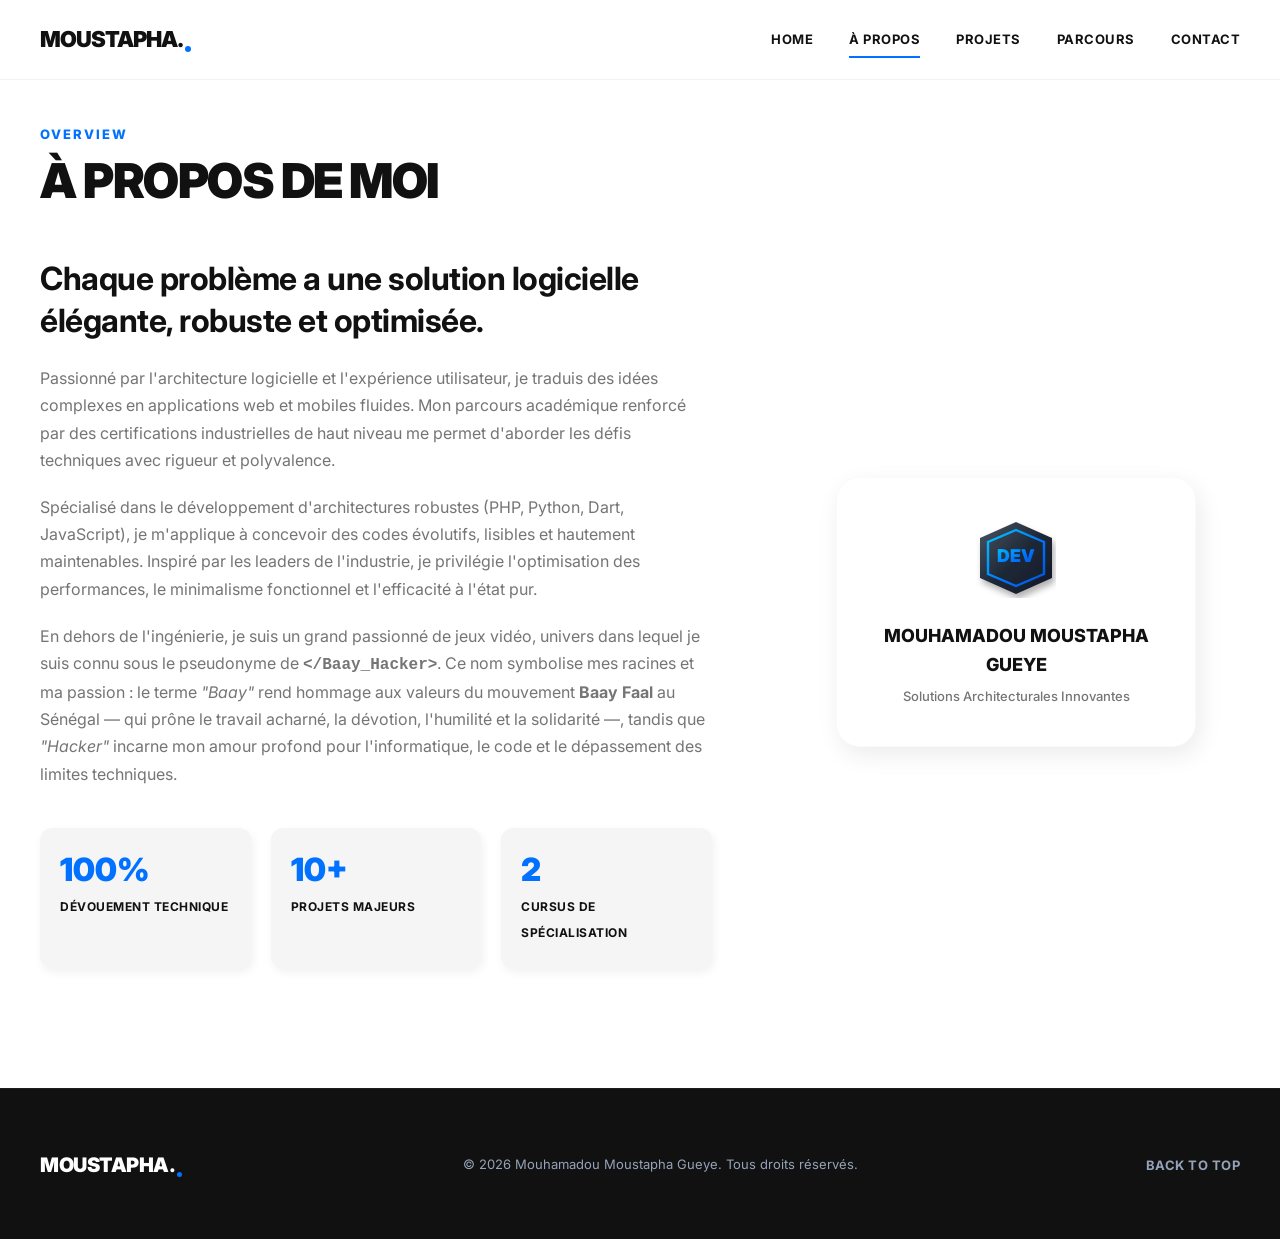
==== about.html @ a635ff98 "its mine" ====
<!DOCTYPE html>
<html lang="fr">

<head>
    <meta charset="UTF-8">
    <meta name="viewport" content="width=device-width, initial-scale=1.0">
    <title>MOUSTAPHA. | À Propos</title>
    <meta name="description"
        content="Découvrez le profil professionnel, les statistiques clés et la vision de développement logiciel de Mouhamadou Moustapha Gueye.">
    <!-- Google Fonts: Inter -->
    <link rel="preconnect" href="https://fonts.googleapis.com">
    <link rel="preconnect" href="https://fonts.gstatic.com" crossorigin>
    <link href="https://fonts.googleapis.com/css2?family=Inter:wght@300;400;500;600;700;800;900&display=swap"
        rel="stylesheet">
    <!-- Main Stylesheet -->
    <link rel="stylesheet" href="style.css">
</head>

<body>

    <!-- Header / Navigation -->
    <header class="site-header">
        <div class="header-container">
            <a href="index.html" class="logo" id="logo-nav">MOUSTAPHA.</a>

            <nav class="nav-links" id="nav-links">
                <a href="index.html" class="nav-link">Home</a>
                <a href="about.html" class="nav-link">À Propos</a>
                <a href="projects.html" class="nav-link">Projets</a>
                <a href="skills.html" class="nav-link">Parcours</a>
                <a href="contact.html" class="nav-link">Contact</a>
            </nav>

            <button class="mobile-menu-btn" id="mobile-menu-btn" aria-label="Menu principal">
                <span class="bar"></span>
                <span class="bar"></span>
                <span class="bar"></span>
            </button>
        </div>
    </header>

    <!-- À Propos (About Me) -->
    <section id="about" class="about-section"
        style="min-height: calc(100vh - var(--header-height)); display: flex; align-items: center;">
        <div class="container">
            <div class="section-header scroll-anim">
                <span class="section-tag">OVERVIEW</span>
                <h2 class="section-title">À PROPOS DE MOI</h2>
            </div>

            <div class="about-grid">
                <div class="about-text scroll-anim">
                    <h3 class="about-highlight">Chaque problème a une solution logicielle élégante, robuste et
                        optimisée.</h3>
                    <p class="about-paragraph">
                        Passionné par l'architecture logicielle et l'expérience utilisateur, je traduis des idées
                        complexes en applications web et mobiles fluides. Mon parcours académique renforcé par des
                        certifications industrielles de haut niveau me permet d'aborder les défis techniques avec
                        rigueur et polyvalence.
                    </p>
                    <p class="about-paragraph">
                        Spécialisé dans le développement d'architectures robustes (PHP, Python, Dart, JavaScript), je
                        m'applique à concevoir des codes évolutifs, lisibles et hautement maintenables. Inspiré par les
                        leaders de l'industrie, je privilégie l'optimisation des performances, le minimalisme
                        fonctionnel et l'efficacité à l'état pur.
                    </p>
                    <p class="about-paragraph">
                        En dehors de l'ingénierie, je suis un grand passionné de jeux vidéo, univers dans lequel je suis connu sous le pseudonyme de <strong><code>&lt;/Baay_Hacker&gt;</code></strong>. Ce nom symbolise mes racines et ma passion : le terme <em>"Baay"</em> rend hommage aux valeurs du mouvement <strong>Baay Faal</strong> au Sénégal — qui prône le travail acharné, la dévotion, l'humilité et la solidarité —, tandis que <em>"Hacker"</em> incarne mon amour profond pour l'informatique, le code et le dépassement des limites techniques.
                    </p>

                    <!-- Core stats -->
                    <div class="stats-grid">
                        <div class="stat-card" id="stat-1">
                            <span class="stat-num">100%</span>
                            <span class="stat-label">Dévouement Technique</span>
                        </div>
                        <div class="stat-card" id="stat-2">
                            <span class="stat-num">10+</span>
                            <span class="stat-label">Projets Majeurs</span>
                        </div>
                        <div class="stat-card" id="stat-3">
                            <span class="stat-num">2</span>
                            <span class="stat-label">Cursus de Spécialisation</span>
                        </div>
                    </div>
                </div>

                <div class="about-visual scroll-anim">
                    <div class="experience-badge-3d">
                        <div class="badge-inner">
                            <svg class="badge-icon-svg" viewBox="0 0 100 100" width="80" height="80">
                                <defs>
                                    <linearGradient id="gradient-dark-3d" x1="0%" y1="0%" x2="100%" y2="100%">
                                        <stop offset="0%" stop-color="#4B5563" />
                                        <stop offset="50%" stop-color="#1F2937" />
                                        <stop offset="100%" stop-color="#111827" />
                                    </linearGradient>
                                    <linearGradient id="gradient-azur-3d" x1="0%" y1="0%" x2="100%" y2="100%">
                                        <stop offset="0%" stop-color="#00C6FF" />
                                        <stop offset="60%" stop-color="#0072FF" />
                                        <stop offset="100%" stop-color="#0052D4" />
                                    </linearGradient>
                                    <filter id="shadow-3d" x="-20%" y="-20%" width="150%" height="150%">
                                        <feDropShadow dx="3" dy="6" stdDeviation="4" flood-color="#000000"
                                            flood-opacity="0.3" />
                                    </filter>
                                </defs>
                                <polygon points="50,5 95,25 95,75 50,95 5,75 5,25" fill="url(#gradient-dark-3d)"
                                    filter="url(#shadow-3d)" />
                                <polygon points="50,15 85,30 85,70 50,85 15,70 15,30" fill="none"
                                    stroke="url(#gradient-azur-3d)" stroke-width="3" />
                                <text x="50" y="55" font-family="'Inter', sans-serif" font-weight="900" font-size="22"
                                    fill="url(#gradient-azur-3d)" text-anchor="middle">DEV</text>
                            </svg>
                            <h4 class="badge-title">Mouhamadou Moustapha Gueye</h4>
                            <p class="badge-desc">Solutions Architecturales Innovantes</p>
                        </div>
                    </div>
                </div>
            </div>
        </div>
    </section>

    <!-- Footer -->
    <footer class="site-footer">
        <div class="container footer-container">
            <span class="footer-logo">MOUSTAPHA.</span>
            <p class="footer-copyright">&copy; 2026 Mouhamadou Moustapha Gueye. Tous droits réservés. </p>
            <div class="footer-bottom-links">
                <a href="#about">Back to top</a>
            </div>
        </div>
    </footer>

    <!-- Main JavaScript File -->
    <script src="script.js"></script>
</body>

</html>
---- style.css ----
/* ==========================================================================
   CSS DESIGN SYSTEM - NIKE INSPIRED DEVELOPER PORTFOLIO
   ========================================================================== */

/* --- Fonts & Root Variables --- */
:root {
    --color-azur: #0072FF;
    --color-azur-hover: #0052D4;
    --color-azur-light: rgba(0, 114, 255, 0.08);
    --color-dark: #111111;
    --color-gray-dark: #1E293B;
    --color-gray-medium: #757575;
    --color-gray-light: #F5F5F5;
    --color-white: #FFFFFF;
    
    --font-primary: 'Inter', -apple-system, BlinkMacSystemFont, "Segoe UI", Roboto, Helvetica, Arial, sans-serif;
    --header-height: 80px;
    --transition-smooth: all 0.4s cubic-bezier(0.16, 1, 0.3, 1);
    --transition-fast: all 0.2s ease;
    
    /* Premium 3D Shadow Tokens */
    --shadow-3d-sm: 2px 4px 10px rgba(0, 0, 0, 0.06), -2px -2px 10px rgba(255, 255, 255, 0.8);
    --shadow-3d-md: 4px 8px 24px rgba(0, 0, 0, 0.08), -4px -4px 20px rgba(255, 255, 255, 0.9);
    --shadow-3d-lg: 8px 16px 40px rgba(0, 0, 0, 0.12), -8px -8px 30px rgba(255, 255, 255, 0.9);
    --shadow-inset-3d: inset 2px 2px 5px rgba(0, 0, 0, 0.05), inset -2px -2px 5px rgba(255, 255, 255, 0.8);
}

/* --- Reset & Base Styles --- */
*, *::before, *::after {
    box-sizing: border-box;
    margin: 0;
    padding: 0;
}

html {
    scroll-behavior: smooth;
    scroll-padding-top: var(--header-height);
}

body {
    font-family: var(--font-primary);
    background-color: var(--color-white);
    color: var(--color-dark);
    line-height: 1.6;
    overflow-x: hidden;
    -webkit-font-smoothing: antialiased;
}

.container {
    width: 100%;
    max-width: 1300px;
    margin: 0 auto;
    padding: 0 40px;
}

a {
    color: inherit;
    text-decoration: none;
    transition: var(--transition-fast);
}

ul {
    list-style: none;
}

img, svg {
    max-width: 100%;
    height: auto;
    display: block;
}

/* --- Reusable Section Headers --- */
.section-header {
    margin-bottom: 50px;
}

.section-tag {
    font-size: 13px;
    font-weight: 800;
    letter-spacing: 2px;
    color: var(--color-azur);
    display: inline-block;
    margin-bottom: 10px;
    text-transform: uppercase;
}

.section-title {
    font-size: clamp(2rem, 4vw, 3rem);
    font-weight: 900;
    letter-spacing: -1.5px;
    text-transform: uppercase;
    line-height: 1.1;
    color: var(--color-dark);
}

/* --- Buttons --- */
.btn {
    display: inline-flex;
    align-items: center;
    justify-content: center;
    gap: 12px;
    padding: 16px 36px;
    font-size: 14px;
    font-weight: 700;
    letter-spacing: 0.5px;
    text-transform: uppercase;
    border-radius: 30px;
    cursor: pointer;
    transition: var(--transition-smooth);
    border: 2px solid transparent;
    text-align: center;
}

.btn-primary {
    background-color: var(--color-dark);
    color: var(--color-white);
    border-color: var(--color-dark);
}

.btn-primary:hover {
    background-color: var(--color-azur);
    border-color: var(--color-azur);
    transform: translateY(-2px);
    box-shadow: 0 10px 20px rgba(0, 114, 255, 0.2);
}

.btn-secondary {
    background-color: transparent;
    color: var(--color-dark);
    border-color: var(--color-dark);
}

.btn-secondary:hover {
    background-color: var(--color-gray-light);
    border-color: var(--color-azur);
    color: var(--color-azur);
    transform: translateY(-2px);
}

.btn-full-width {
    width: 100%;
}

.btn-icon {
    transition: transform 0.3s ease;
}

.btn:hover .btn-icon {
    transform: translate(3px, -2px);
}

/* --- Header / Navigation --- */
.site-header {
    position: fixed;
    top: 0;
    left: 0;
    width: 100%;
    height: var(--header-height);
    background: rgba(255, 255, 255, 0.95);
    backdrop-filter: blur(15px);
    -webkit-backdrop-filter: blur(15px);
    border-bottom: 1px solid rgba(0, 0, 0, 0.05);
    z-index: 1000;
    transition: var(--transition-smooth);
}

.site-header.scrolled {
    height: 70px;
    box-shadow: 0 10px 30px rgba(0, 0, 0, 0.04);
}

.header-container {
    max-width: 1400px;
    height: 100%;
    margin: 0 auto;
    padding: 0 40px;
    display: flex;
    align-items: center;
    justify-content: space-between;
}

.logo {
    font-size: 22px;
    font-weight: 900;
    letter-spacing: -1px;
    color: var(--color-dark);
    position: relative;
}

.logo::after {
    content: '';
    position: absolute;
    width: 6px;
    height: 6px;
    background-color: var(--color-azur);
    border-radius: 50%;
    bottom: 5px;
    right: -8px;
}

.nav-links {
    display: flex;
    gap: 36px;
}

.nav-link {
    font-size: 13px;
    font-weight: 700;
    letter-spacing: 0.5px;
    text-transform: uppercase;
    color: var(--color-dark);
    position: relative;
    padding: 8px 0;
}

.nav-link::after {
    content: '';
    position: absolute;
    bottom: 0;
    left: 0;
    width: 100%;
    height: 2px;
    background-color: var(--color-azur);
    transform: scaleX(0);
    transform-origin: right;
    transition: transform 0.3s cubic-bezier(0.16, 1, 0.3, 1);
}

.nav-link:hover::after,
.nav-link.active::after {
    transform: scaleX(1);
    transform-origin: left;
}

.nav-link:hover {
    color: var(--color-azur);
}

.mobile-menu-btn {
    display: none;
    background: none;
    border: none;
    cursor: pointer;
    flex-direction: column;
    gap: 6px;
    padding: 4px;
    z-index: 1001;
}

.mobile-menu-btn .bar {
    width: 25px;
    height: 2px;
    background-color: var(--color-dark);
    transition: var(--transition-fast);
}

/* Hamburger State */
.mobile-menu-btn.active .bar:nth-child(1) {
    transform: translateY(8px) rotate(45deg);
    background-color: var(--color-azur);
}
.mobile-menu-btn.active .bar:nth-child(2) {
    opacity: 0;
}
.mobile-menu-btn.active .bar:nth-child(3) {
    transform: translateY(-8px) rotate(-45deg);
    background-color: var(--color-azur);
}

/* --- Hero Section --- */
.hero-section {
    position: relative;
    min-height: 100vh;
    padding-top: var(--header-height);
    display: flex;
    align-items: center;
    background-color: var(--color-white);
    overflow: hidden;
}

.hero-bg-accent {
    position: absolute;
    top: -200px;
    right: -200px;
    width: 800px;
    height: 800px;
    border-radius: 50%;
    background: radial-gradient(circle, rgba(0, 114, 255, 0.05) 0%, rgba(255, 255, 255, 0) 70%);
    z-index: 0;
    pointer-events: none;
}

.hero-container {
    width: 100%;
    max-width: 1300px;
    margin: 0 auto;
    padding: 0 40px;
    display: grid;
    grid-template-columns: 1.2fr 0.8fr;
    gap: 60px;
    align-items: center;
    position: relative;
    z-index: 2;
}

.hero-tagline {
    font-size: 14px;
    font-weight: 800;
    letter-spacing: 4px;
    color: var(--color-azur);
    margin-bottom: 12px;
    text-transform: uppercase;
}

.hero-title {
    font-size: clamp(3rem, 7.5vw, 6rem);
    font-weight: 900;
    line-height: 0.9;
    letter-spacing: -4px;
    text-transform: uppercase;
    color: var(--color-dark);
    margin-bottom: 15px;
}

.hero-subtitle {
    font-size: clamp(1.2rem, 2.5vw, 2rem);
    font-weight: 800;
    letter-spacing: -0.5px;
    text-transform: uppercase;
    color: var(--color-gray-dark);
    margin-bottom: 24px;
}

.hero-description {
    font-size: 16px;
    color: var(--color-gray-medium);
    max-width: 580px;
    margin-bottom: 40px;
    line-height: 1.7;
}

.hero-actions {
    display: flex;
    gap: 20px;
    flex-wrap: wrap;
}

.hero-visual {
    display: flex;
    justify-content: center;
    align-items: center;
}

.hero-svg-graphic {
    width: 100%;
    max-width: 420px;
    filter: drop-shadow(0 20px 40px rgba(0, 0, 0, 0.08));
    animation: floatGraphic 6s ease-in-out infinite;
}

@keyframes floatGraphic {
    0%, 100% {
        transform: translateY(0) rotate(0deg);
    }
    50% {
        transform: translateY(-15px) rotate(2deg);
    }
}

.scroll-down-indicator {
    position: absolute;
    bottom: 40px;
    left: 50%;
    transform: translateX(-50%);
    z-index: 5;
    animation: bounceIndicator 2s infinite;
}

.scroll-arrow {
    display: block;
}

@keyframes bounceIndicator {
    0%, 20%, 50%, 80%, 100% {
        transform: translate(-50%, 0);
    }
    40% {
        transform: translate(-50%, -10px);
    }
    60% {
        transform: translate(-50%, -5px);
    }
}

/* --- À Propos (About Me) --- */
.about-section {
    padding: 120px 0;
    background-color: var(--color-white);
    border-top: 1px solid rgba(0, 0, 0, 0.05);
}

.about-grid {
    display: grid;
    grid-template-columns: 1.2fr 0.8fr;
    gap: 80px;
    align-items: center;
}

.about-highlight {
    font-size: clamp(1.4rem, 2.5vw, 2rem);
    font-weight: 700;
    line-height: 1.3;
    color: var(--color-dark);
    margin-bottom: 24px;
    letter-spacing: -0.5px;
}

.about-paragraph {
    font-size: 16px;
    color: var(--color-gray-medium);
    margin-bottom: 20px;
    line-height: 1.7;
}

.stats-grid {
    display: grid;
    grid-template-columns: repeat(3, 1fr);
    gap: 20px;
    margin-top: 40px;
}

.stat-card {
    background-color: var(--color-gray-light);
    padding: 24px 20px;
    border-radius: 12px;
    box-shadow: var(--shadow-3d-sm);
    transition: var(--transition-smooth);
}

.stat-card:hover {
    transform: translateY(-5px);
    box-shadow: var(--shadow-3d-md);
}

.stat-num {
    display: block;
    font-size: 32px;
    font-weight: 900;
    color: var(--color-azur);
    line-height: 1.1;
    margin-bottom: 6px;
}

.stat-label {
    font-size: 12px;
    font-weight: 700;
    color: var(--color-dark);
    text-transform: uppercase;
    letter-spacing: 0.5px;
}

.about-visual {
    display: flex;
    justify-content: center;
}

.experience-badge-3d {
    background-color: var(--color-white);
    padding: 40px;
    border-radius: 24px;
    box-shadow: var(--shadow-3d-md);
    width: 100%;
    max-width: 360px;
    text-align: center;
    border: 1px solid rgba(0, 0, 0, 0.02);
    transition: var(--transition-smooth);
}

.experience-badge-3d:hover {
    transform: scale(1.03) rotate(1deg);
    box-shadow: var(--shadow-3d-lg);
}

.badge-inner {
    display: flex;
    flex-direction: column;
    align-items: center;
}

.badge-icon-svg {
    margin-bottom: 24px;
}

.badge-title {
    font-size: 18px;
    font-weight: 800;
    color: var(--color-dark);
    margin-bottom: 6px;
    text-transform: uppercase;
}

.badge-desc {
    font-size: 13px;
    color: var(--color-gray-medium);
    font-weight: 500;
}

/* --- Projets Section (Nike Catalog Style) --- */
.projects-section {
    padding: 120px 0;
    background-color: var(--color-gray-light);
}

.projects-grid {
    display: grid;
    grid-template-columns: repeat(auto-fill, minmax(350px, 1fr));
    gap: 30px;
}

.project-card {
    background-color: var(--color-white);
    border-radius: 16px;
    overflow: hidden;
    display: flex;
    flex-direction: column;
    box-shadow: var(--shadow-3d-sm);
    transition: var(--transition-smooth);
    border: 1px solid rgba(0, 0, 0, 0.01);
}

.project-card:hover {
    transform: translateY(-8px);
    box-shadow: var(--shadow-3d-lg);
}

.project-card-header {
    padding: 24px 28px 0;
    display: flex;
    justify-content: space-between;
    align-items: flex-start;
}

.project-badge {
    font-size: 11px;
    font-weight: 800;
    color: var(--color-gray-medium);
    text-transform: uppercase;
    letter-spacing: 1px;
    background: var(--color-gray-light);
    padding: 6px 12px;
    border-radius: 15px;
}

.project-card-icon {
    display: flex;
    align-items: center;
    justify-content: center;
    padding: 8px;
    border-radius: 8px;
    background: var(--color-gray-light);
}

.project-card-body {
    padding: 24px 28px;
    flex-grow: 1;
}

.project-name {
    font-size: 22px;
    font-weight: 900;
    color: var(--color-dark);
    margin-bottom: 12px;
    text-transform: uppercase;
    letter-spacing: -0.5px;
}

.project-desc {
    font-size: 14px;
    color: var(--color-gray-medium);
    margin-bottom: 24px;
    line-height: 1.6;
}

.project-tech-tags {
    display: flex;
    flex-wrap: wrap;
    gap: 8px;
}

.tech-tag {
    font-size: 12px;
    font-weight: 600;
    color: var(--color-gray-dark);
    background-color: var(--color-gray-light);
    padding: 4px 10px;
    border-radius: 4px;
    border: 1px solid rgba(0, 0, 0, 0.03);
}

.project-card-footer {
    padding: 0 28px 28px;
}

.project-link {
    display: inline-flex;
    align-items: center;
    gap: 8px;
    font-size: 14px;
    font-weight: 700;
    text-transform: uppercase;
    letter-spacing: 0.5px;
    color: var(--color-dark);
    position: relative;
    padding-bottom: 4px;
}

.project-link::after {
    content: '';
    position: absolute;
    bottom: 0;
    left: 0;
    width: 100%;
    height: 2px;
    background-color: var(--color-azur);
    transform: scaleX(0);
    transform-origin: right;
    transition: transform 0.3s cubic-bezier(0.16, 1, 0.3, 1);
}

.link-arrow {
    transition: transform 0.3s ease;
}

.project-link:hover {
    color: var(--color-azur);
}

.project-link:hover::after {
    transform: scaleX(1);
    transform-origin: left;
}

.project-link:hover .link-arrow {
    transform: translateX(4px);
}

/* --- Parcours & Compétences Section --- */
.skills-section {
    padding: 120px 0;
    background-color: var(--color-white);
}

.skills-grid-layout {
    display: grid;
    grid-template-columns: 1fr 1fr;
    gap: 80px;
}

/* Timeline Layout */
.timeline {
    position: relative;
    padding-left: 32px;
    margin-top: 30px;
}

.timeline::before {
    content: '';
    position: absolute;
    left: 4px;
    top: 10px;
    bottom: 10px;
    width: 2px;
    background-color: var(--color-gray-light);
}

.timeline-item {
    position: relative;
    margin-bottom: 48px;
}

.timeline-item:last-child {
    margin-bottom: 0;
}

.timeline-dot-3d {
    position: absolute;
    left: -32px;
    top: 6px;
    width: 10px;
    height: 10px;
    border-radius: 50%;
    background-color: var(--color-azur);
    border: 3px solid var(--color-white);
    box-shadow: 0 0 0 4px rgba(0, 114, 255, 0.15), var(--shadow-3d-sm);
    transition: var(--transition-smooth);
}

.timeline-item:hover .timeline-dot-3d {
    background-color: var(--color-dark);
    box-shadow: 0 0 0 6px rgba(17, 17, 17, 0.15), var(--shadow-3d-md);
    transform: scale(1.2);
}

.timeline-content {
    background-color: var(--color-gray-light);
    padding: 30px;
    border-radius: 16px;
    box-shadow: var(--shadow-3d-sm);
    border: 1px solid rgba(0, 0, 0, 0.01);
    transition: var(--transition-smooth);
}

.timeline-item:hover .timeline-content {
    transform: translateX(5px);
    box-shadow: var(--shadow-3d-md);
    background-color: var(--color-white);
    border-color: rgba(0, 114, 255, 0.1);
}

.timeline-date {
    font-size: 11px;
    font-weight: 800;
    color: var(--color-azur);
    letter-spacing: 1.5px;
    display: inline-block;
    margin-bottom: 8px;
}

.timeline-title {
    font-size: 18px;
    font-weight: 800;
    color: var(--color-dark);
    margin-bottom: 4px;
    text-transform: uppercase;
}

.timeline-institution {
    font-size: 13px;
    font-weight: 700;
    color: var(--color-gray-dark);
    margin-bottom: 12px;
}

.timeline-desc {
    font-size: 14px;
    color: var(--color-gray-medium);
    line-height: 1.6;
}

/* Skills Grid */
.skills-category-title {
    font-size: 14px;
    font-weight: 800;
    text-transform: uppercase;
    letter-spacing: 1px;
    color: var(--color-gray-medium);
    margin: 30px 0 20px;
}

.skills-grid {
    display: grid;
    grid-template-columns: repeat(auto-fill, minmax(110px, 1fr));
    gap: 16px;
}

.skill-item-3d {
    background-color: var(--color-white);
    border-radius: 12px;
    padding: 20px 10px;
    display: flex;
    flex-direction: column;
    align-items: center;
    justify-content: center;
    box-shadow: var(--shadow-3d-sm);
    border: 1px solid rgba(0, 0, 0, 0.02);
    transition: var(--transition-smooth);
    text-align: center;
}

.skill-item-3d:hover {
    transform: translateY(-5px) scale(1.05);
    box-shadow: var(--shadow-3d-md);
    border-color: var(--color-azur-light);
}

.skill-icon {
    margin-bottom: 12px;
    transition: transform 0.3s ease;
    width: 40px;
    height: 40px;
    display: flex;
    align-items: center;
    justify-content: center;
}

.skill-icon svg,
.skill-icon img {
    width: 100%;
    height: 100%;
    object-fit: contain;
}

.skill-item-3d:hover .skill-icon {
    transform: scale(1.1) rotate(3deg);
}

.skill-name {
    font-size: 12px;
    font-weight: 700;
    color: var(--color-dark);
    text-transform: uppercase;
}

/* --- Contact Section --- */
.contact-section {
    padding: 120px 0;
    background-color: var(--color-gray-light);
}

.contact-layout {
    display: grid;
    grid-template-columns: 0.9fr 1.1fr;
    gap: 80px;
    align-items: start;
}

.contact-sub {
    font-size: 16px;
    color: var(--color-gray-medium);
    margin-top: 15px;
    margin-bottom: 40px;
    line-height: 1.7;
}

.contact-channels {
    display: flex;
    flex-direction: column;
    gap: 20px;
}

.channel-card-3d {
    background-color: var(--color-white);
    padding: 24px;
    border-radius: 16px;
    display: flex;
    align-items: center;
    gap: 20px;
    box-shadow: var(--shadow-3d-sm);
    border: 1px solid rgba(0, 0, 0, 0.01);
    transition: var(--transition-smooth);
}

.channel-card-3d:hover {
    transform: translateX(8px);
    box-shadow: var(--shadow-3d-md);
    border-color: var(--color-azur-light);
}

.channel-icon {
    background-color: var(--color-gray-light);
    width: 48px;
    height: 48px;
    border-radius: 50%;
    display: flex;
    align-items: center;
    justify-content: center;
    flex-shrink: 0;
    box-shadow: var(--shadow-inset-3d);
}

.channel-icon svg,
.channel-icon img {
    width: 24px;
    height: 24px;
    object-fit: contain;
}

.project-link img,
.btn-icon img,
.btn img {
    width: 18px;
    height: 18px;
    object-fit: contain;
    display: inline-block;
    vertical-align: middle;
}

.channel-details {
    display: flex;
    flex-direction: column;
}

.channel-title {
    font-size: 12px;
    font-weight: 800;
    color: var(--color-gray-medium);
    text-transform: uppercase;
    letter-spacing: 0.5px;
}

.channel-value {
    font-size: 15px;
    font-weight: 700;
    color: var(--color-dark);
}

/* Elegant Form Styling */
.contact-form-block {
    background-color: var(--color-white);
    padding: 50px;
    border-radius: 24px;
    box-shadow: var(--shadow-3d-md);
    border: 1px solid rgba(0, 0, 0, 0.02);
}

.elegant-form {
    display: flex;
    flex-direction: column;
    gap: 28px;
}

.form-group {
    display: flex;
    flex-direction: column;
    gap: 8px;
}

.form-group label {
    font-size: 12px;
    font-weight: 800;
    text-transform: uppercase;
    letter-spacing: 1px;
    color: var(--color-dark);
}

.form-group input,
.form-group textarea {
    font-family: var(--font-primary);
    font-size: 14px;
    font-weight: 500;
    padding: 16px 20px;
    background-color: var(--color-gray-light);
    border: 2px solid var(--color-gray-light);
    border-radius: 12px;
    outline: none;
    transition: var(--transition-fast);
    color: var(--color-dark);
}

.form-group input::placeholder,
.form-group textarea::placeholder {
    color: #A0AEC0;
}

.form-group input:focus,
.form-group textarea:focus {
    border-color: var(--color-azur);
    background-color: var(--color-white);
    box-shadow: 0 0 0 4px rgba(0, 114, 255, 0.1);
}

.form-actions-grid {
    display: grid;
    grid-template-columns: 1fr;
    gap: 16px;
    margin-top: 10px;
}

/* --- Footer --- */
.site-footer {
    background-color: var(--color-dark);
    color: var(--color-white);
    padding: 60px 0;
    border-top: 1px solid rgba(255, 255, 255, 0.05);
}

.footer-container {
    display: flex;
    align-items: center;
    justify-content: space-between;
    flex-wrap: wrap;
    gap: 30px;
}

.footer-logo {
    font-size: 20px;
    font-weight: 900;
    letter-spacing: -0.5px;
    position: relative;
}

.footer-logo::after {
    content: '';
    position: absolute;
    width: 5px;
    height: 5px;
    background-color: var(--color-azur);
    border-radius: 50%;
    bottom: 4px;
    right: -7px;
}

.footer-copyright {
    font-size: 13px;
    color: #94A3B8;
    max-width: 500px;
}

.footer-bottom-links a {
    font-size: 13px;
    font-weight: 700;
    text-transform: uppercase;
    letter-spacing: 0.5px;
    color: #94A3B8;
}

.footer-bottom-links a:hover {
    color: var(--color-azur);
}

/* --- Scroll Animations --- */
.scroll-anim {
    opacity: 0;
    transform: translateY(30px);
    transition: opacity 0.8s cubic-bezier(0.16, 1, 0.3, 1), 
                transform 0.8s cubic-bezier(0.16, 1, 0.3, 1);
    will-change: transform, opacity;
}

.scroll-anim.appeared {
    opacity: 1;
    transform: translateY(0);
}

.hero-content .scroll-anim:nth-child(1) { transition-delay: 0.1s; }
.hero-content .scroll-anim:nth-child(2) { transition-delay: 0.2s; }
.hero-content .scroll-anim:nth-child(3) { transition-delay: 0.3s; }
.hero-content .scroll-anim:nth-child(4) { transition-delay: 0.4s; }
.hero-content .scroll-anim:nth-child(5) { transition-delay: 0.5s; }
.hero-visual.scroll-anim { transition-delay: 0.3s; }

/* ==========================================================================
   RESPONSIVE DESIGN (MEDIA QUERIES)
   ========================================================================== */

@media (max-width: 1024px) {
    .container {
        padding: 0 30px;
    }
    
    .hero-container {
        grid-template-columns: 1fr;
        text-align: center;
        gap: 40px;
    }
    
    .hero-description {
        margin-left: auto;
        margin-right: auto;
    }
    
    .hero-actions {
        justify-content: center;
    }
    
    .about-grid {
        grid-template-columns: 1fr;
        gap: 60px;
    }
    
    .about-visual {
        order: -1;
    }
    
    .skills-grid-layout {
        grid-template-columns: 1fr;
        gap: 60px;
    }
    
    .contact-layout {
        grid-template-columns: 1fr;
        gap: 60px;
    }
}

@media (max-width: 768px) {
    :root {
        --header-height: 70px;
    }
    
    .header-container {
        padding: 0 20px;
    }
    
    .mobile-menu-btn {
        display: flex;
    }
    
    .nav-links {
        position: fixed;
        top: var(--header-height);
        left: 0;
        width: 100%;
        height: calc(100vh - var(--header-height));
        background-color: var(--color-white);
        flex-direction: column;
        align-items: center;
        justify-content: center;
        gap: 40px;
        transform: translateY(-100%);
        opacity: 0;
        visibility: hidden;
        transition: transform 0.5s cubic-bezier(0.16, 1, 0.3, 1),
                    opacity 0.4s ease,
                    visibility 0.4s ease;
        z-index: 999;
    }
    
    .nav-links.active {
        transform: translateY(0);
        opacity: 1;
        visibility: visible;
    }
    
    .nav-link {
        font-size: 20px;
        font-weight: 800;
    }
    
    .stats-grid {
        grid-template-columns: 1fr;
        gap: 16px;
    }
    
    .contact-form-block {
        padding: 30px 20px;
    }
    
    .footer-container {
        flex-direction: column;
        text-align: center;
        gap: 20px;
    }
    
    .projects-grid {
        grid-template-columns: 1fr;
    }
    
    .skills-grid {
        grid-template-columns: repeat(auto-fill, minmax(90px, 1fr));
    }
}

/* ==========================================================================
   ENHANCEMENTS FOR HOME PAGE (NIKE STYLE SLOGANS & BILLBOARDS)
   ========================================================================== */

/* 1. Highlights Band */
.home-highlights-band {
    background-color: var(--color-white);
    padding: 30px 0;
    border-top: 1px solid rgba(0, 0, 0, 0.05);
    border-bottom: 1px solid rgba(0, 0, 0, 0.05);
    position: relative;
    z-index: 10;
}

.highlights-container {
    display: flex;
    justify-content: space-between;
    align-items: center;
    flex-wrap: wrap;
    gap: 30px;
}

.highlight-item {
    display: flex;
    align-items: center;
    gap: 16px;
}

.highlight-val {
    font-size: 32px;
    font-weight: 900;
    color: var(--color-azur);
    letter-spacing: -1px;
    line-height: 1;
}

.highlight-txt {
    font-size: 11px;
    font-weight: 800;
    color: var(--color-dark);
    text-transform: uppercase;
    letter-spacing: 1px;
}

/* 2. Philosophy Section (Nike Slogans) */
.philosophy-section {
    padding: 120px 0;
    background-color: var(--color-white);
}

.philosophy-grid {
    display: grid;
    grid-template-columns: repeat(3, 1fr);
    gap: 30px;
    margin-top: 50px;
}

.philosophy-card {
    background-color: var(--color-gray-light);
    padding: 40px;
    border-radius: 16px;
    border: 1px solid rgba(0, 0, 0, 0.02);
    box-shadow: var(--shadow-3d-sm);
    transition: var(--transition-smooth);
}

.philosophy-card:hover {
    transform: translateY(-8px);
    box-shadow: var(--shadow-3d-md);
    background-color: var(--color-white);
    border-color: var(--color-azur-light);
}

.philosophy-card .phi-icon {
    width: 48px;
    height: 48px;
    background-color: var(--color-white);
    border-radius: 12px;
    display: flex;
    align-items: center;
    justify-content: center;
    margin-bottom: 24px;
    box-shadow: var(--shadow-inset-3d);
    transition: var(--transition-smooth);
}

.philosophy-card:hover .phi-icon {
    background-color: var(--color-azur-light);
}

.philosophy-card .phi-icon svg {
    width: 24px;
    height: 24px;
}

.philosophy-card h3 {
    font-size: 18px;
    font-weight: 800;
    text-transform: uppercase;
    color: var(--color-dark);
    margin-bottom: 12px;
    letter-spacing: -0.5px;
}

.philosophy-card p {
    font-size: 14px;
    color: var(--color-gray-medium);
    line-height: 1.6;
}

/* 3. Featured Showcase Section (Nike Billboard Style) */
.featured-project-section {
    padding: 120px 0;
    background-color: var(--color-gray-light);
    position: relative;
    overflow: hidden;
}

.bg-watermark-text {
    position: absolute;
    top: 50%;
    left: 50%;
    transform: translate(-50%, -50%);
    font-size: 13vw;
    font-weight: 900;
    letter-spacing: -8px;
    text-transform: uppercase;
    color: transparent;
    -webkit-text-stroke: 1px rgba(0, 0, 0, 0.04);
    pointer-events: none;
    user-select: none;
    z-index: 1;
    white-space: nowrap;
}

.featured-grid {
    display: grid;
    grid-template-columns: 1fr 1fr;
    gap: 80px;
    align-items: center;
    position: relative;
    z-index: 2;
}

.featured-visual {
    display: flex;
    justify-content: center;
    align-items: center;
}

.featured-card-3d {
    background-color: var(--color-white);
    padding: 40px;
    border-radius: 24px;
    box-shadow: var(--shadow-3d-lg);
    width: 100%;
    max-width: 440px;
    border: 1px solid rgba(0, 0, 0, 0.02);
    transition: var(--transition-smooth);
}

.featured-card-3d:hover {
    transform: translateY(-5px) rotate(1.5deg);
    box-shadow: var(--shadow-3d-lg);
}

/* Responsive updates for new sections */
@media (max-width: 1024px) {
    .philosophy-grid {
        grid-template-columns: 1fr;
        gap: 20px;
    }
    
    .featured-grid {
        grid-template-columns: 1fr;
        gap: 60px;
        text-align: center;
    }
    
    .featured-visual {
        order: -1;
    }
}

@media (max-width: 768px) {
    .highlights-container {
        justify-content: center;
    }
}
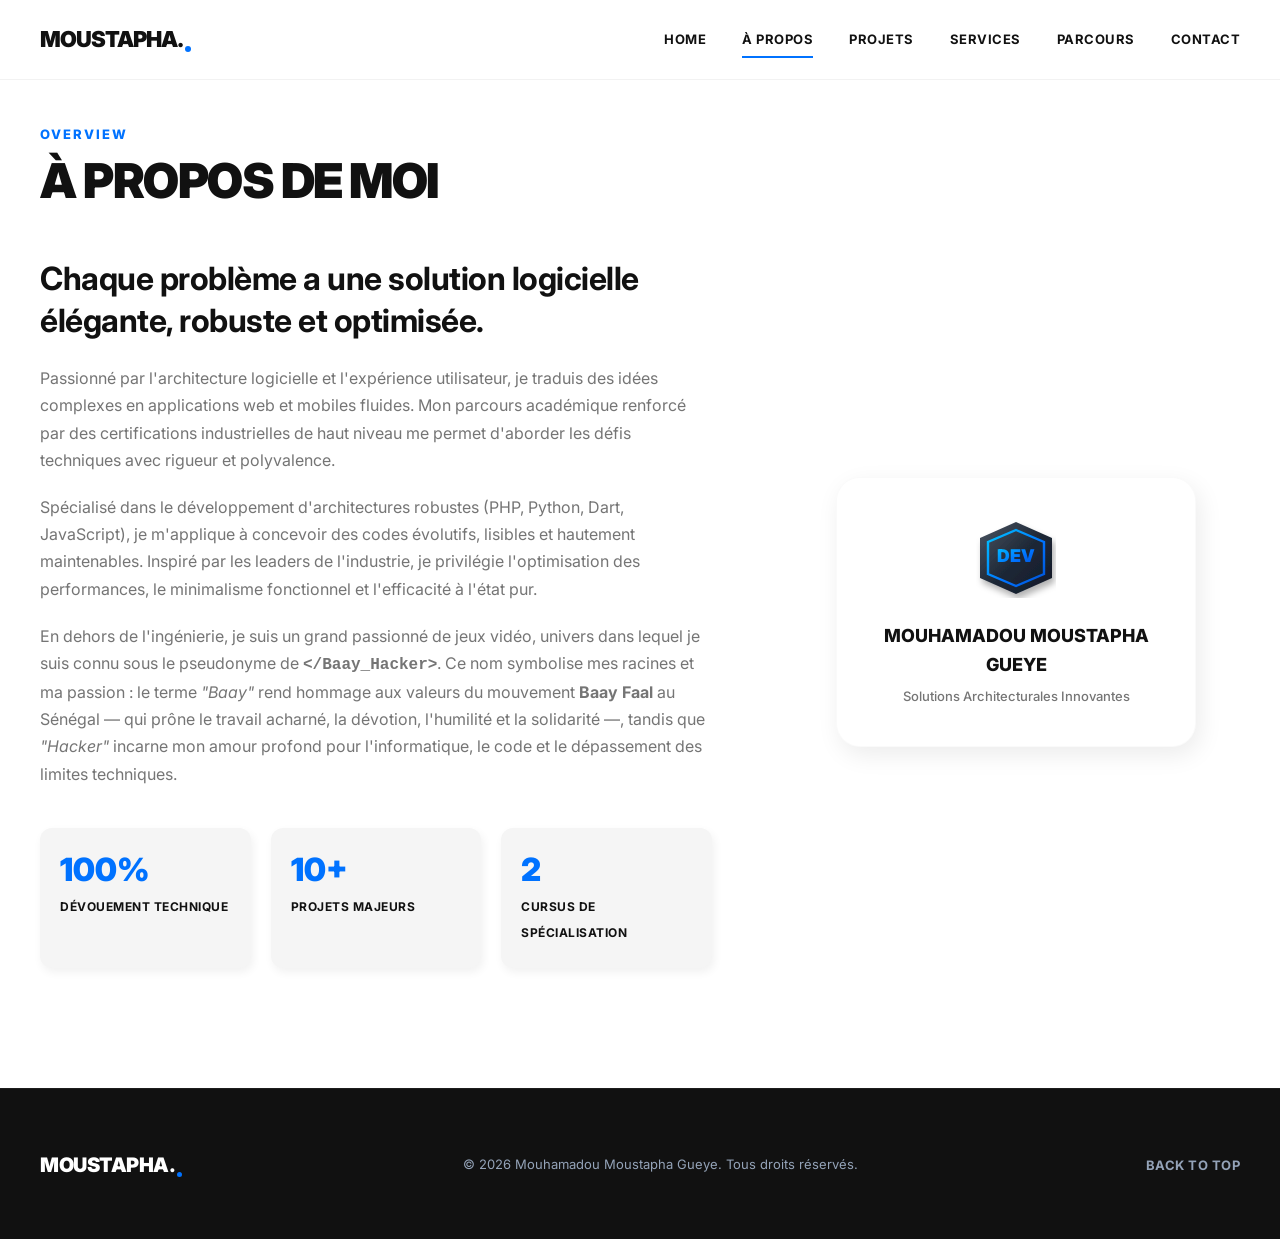
==== commit aa8a70ce: "that's fine" ====
--- a/about.html
+++ b/about.html
@@ -27,6 +27,7 @@
                 <a href="index.html" class="nav-link">Home</a>
                 <a href="about.html" class="nav-link">À Propos</a>
                 <a href="projects.html" class="nav-link">Projets</a>
+                <a href="services.html" class="nav-link">Services</a>
                 <a href="skills.html" class="nav-link">Parcours</a>
                 <a href="contact.html" class="nav-link">Contact</a>
             </nav>
--- a/style.css
+++ b/style.css
@@ -1340,3 +1340,377 @@
         justify-content: center;
     }
 }
+
+/* ==========================================================================
+   SERVICES & BUDGET ESTIMATOR SECTION
+   ========================================================================== */
+.services-section {
+    padding: 120px 0;
+    background-color: var(--color-white);
+}
+
+.estimator-container {
+    max-width: 800px;
+    margin: 50px auto 0 auto;
+    background-color: var(--color-gray-light);
+    border-radius: 24px;
+    padding: 40px;
+    box-shadow: var(--shadow-3d-lg);
+    border: 1px solid rgba(0, 0, 0, 0.02);
+}
+
+/* Step Indicators */
+.estimator-steps {
+    display: flex;
+    justify-content: space-between;
+    align-items: center;
+    position: relative;
+    margin-bottom: 50px;
+}
+
+.estimator-steps::before {
+    content: '';
+    position: absolute;
+    top: 20px;
+    left: 40px;
+    right: 40px;
+    height: 2px;
+    background-color: rgba(0, 0, 0, 0.05);
+    z-index: 1;
+}
+
+.step-indicator {
+    display: flex;
+    flex-direction: column;
+    align-items: center;
+    position: relative;
+    z-index: 2;
+    width: 80px;
+}
+
+.step-indicator .step-num {
+    width: 40px;
+    height: 40px;
+    border-radius: 50%;
+    background-color: var(--color-white);
+    border: 2px solid rgba(0, 0, 0, 0.05);
+    display: flex;
+    align-items: center;
+    justify-content: center;
+    font-size: 16px;
+    font-weight: 800;
+    color: var(--color-gray-medium);
+    transition: var(--transition-smooth);
+}
+
+.step-indicator.active .step-num {
+    background-color: var(--color-dark);
+    border-color: var(--color-dark);
+    color: var(--color-white);
+    box-shadow: var(--shadow-3d-sm);
+}
+
+.step-indicator.completed .step-num {
+    background-color: var(--color-azur);
+    border-color: var(--color-azur);
+    color: var(--color-white);
+}
+
+.step-indicator .step-label {
+    margin-top: 10px;
+    font-size: 11px;
+    font-weight: 800;
+    text-transform: uppercase;
+    letter-spacing: 0.5px;
+    color: var(--color-gray-medium);
+}
+
+.step-indicator.active .step-label {
+    color: var(--color-dark);
+}
+
+/* Step contents */
+.step-content {
+    display: none;
+    min-height: 280px;
+}
+
+.step-content.active {
+    display: block;
+    animation: fadeInUp 0.4s ease forwards;
+}
+
+.step-title {
+    font-size: 22px;
+    font-weight: 800;
+    color: var(--color-dark);
+    margin-bottom: 30px;
+    letter-spacing: -0.5px;
+}
+
+/* Options Grid layout */
+.options-grid {
+    display: grid;
+    gap: 20px;
+}
+
+.grid-2x2 {
+    grid-template-columns: 1fr 1fr;
+}
+
+.grid-3col {
+    grid-template-columns: repeat(3, 1fr);
+}
+
+.option-card {
+    position: relative;
+    cursor: pointer;
+}
+
+.option-card input[type="radio"],
+.option-card input[type="checkbox"] {
+    position: absolute;
+    opacity: 0;
+    cursor: pointer;
+}
+
+.option-card-inner {
+    background-color: var(--color-white);
+    border: 2px solid transparent;
+    border-radius: 16px;
+    padding: 30px 24px;
+    display: flex;
+    flex-direction: column;
+    gap: 8px;
+    box-shadow: var(--shadow-3d-sm);
+    transition: var(--transition-smooth);
+}
+
+.option-card:hover .option-card-inner {
+    transform: translateY(-4px);
+    box-shadow: var(--shadow-3d-md);
+    border-color: rgba(0, 0, 0, 0.05);
+}
+
+.option-card input:checked + .option-card-inner {
+    border-color: var(--color-azur);
+    box-shadow: 0 10px 20px rgba(0, 114, 255, 0.1);
+}
+
+.option-card .option-name {
+    font-size: 16px;
+    font-weight: 800;
+    color: var(--color-dark);
+}
+
+.option-card .option-price {
+    font-size: 14px;
+    font-weight: 600;
+    color: var(--color-azur);
+}
+
+/* Result box */
+.result-box {
+    text-align: center;
+    background-color: var(--color-white);
+    border-radius: 20px;
+    padding: 40px;
+    box-shadow: var(--shadow-3d-sm);
+}
+
+.result-heading {
+    font-size: 16px;
+    font-weight: 800;
+    text-transform: uppercase;
+    color: var(--color-gray-medium);
+    letter-spacing: 1px;
+    margin-bottom: 16px;
+}
+
+.result-price-container {
+    display: flex;
+    justify-content: center;
+    align-items: baseline;
+    gap: 10px;
+    margin-bottom: 16px;
+}
+
+.result-value {
+    font-size: 54px;
+    font-weight: 900;
+    color: var(--color-dark);
+    letter-spacing: -2px;
+}
+
+.result-currency {
+    font-size: 20px;
+    font-weight: 800;
+    color: var(--color-azur);
+}
+
+.result-disclaimer {
+    font-size: 13px;
+    color: var(--color-gray-medium);
+    margin-bottom: 30px;
+}
+
+.estimator-nav {
+    display: flex;
+    justify-content: space-between;
+    margin-top: 40px;
+    border-top: 1px solid rgba(0, 0, 0, 0.05);
+    padding-top: 30px;
+}
+
+@media (max-width: 768px) {
+    .grid-2x2, .grid-3col {
+        grid-template-columns: 1fr;
+    }
+    
+    .estimator-steps::before {
+        display: none;
+    }
+    
+    .estimator-steps {
+        flex-wrap: wrap;
+        gap: 10px;
+    }
+    
+    .step-indicator {
+        width: calc(50% - 10px);
+        flex-direction: row;
+        gap: 10px;
+        align-items: center;
+    }
+    
+    .step-indicator .step-label {
+        margin-top: 0;
+    }
+}
+
+/* --- Services Details Section --- */
+.services-details-section {
+    padding: 100px 0;
+    background-color: var(--color-gray-light);
+}
+
+.services-details-grid {
+    display: grid;
+    grid-template-columns: repeat(2, 1fr);
+    gap: 30px;
+    margin-top: 50px;
+}
+
+.service-detail-card {
+    background-color: var(--color-white);
+    padding: 40px;
+    border-radius: 16px;
+    box-shadow: var(--shadow-3d-sm);
+    border: 1px solid rgba(0, 0, 0, 0.02);
+    transition: var(--transition-smooth);
+}
+
+.service-detail-card:hover {
+    transform: translateY(-5px);
+    box-shadow: var(--shadow-3d-md);
+    border-color: var(--color-azur-light);
+}
+
+.service-detail-card h4 {
+    font-size: 18px;
+    font-weight: 800;
+    color: var(--color-dark);
+    text-transform: uppercase;
+    margin-bottom: 16px;
+    letter-spacing: -0.5px;
+}
+
+.service-detail-card p {
+    font-size: 14px;
+    color: var(--color-gray-medium);
+    line-height: 1.6;
+}
+
+/* --- FAQ Section --- */
+.faq-section {
+    padding: 120px 0;
+    background-color: var(--color-white);
+}
+
+.faq-accordion {
+    max-width: 800px;
+    margin: 50px auto 0 auto;
+    display: flex;
+    flex-direction: column;
+    gap: 16px;
+}
+
+.faq-item {
+    background-color: var(--color-gray-light);
+    border-radius: 16px;
+    border: 1px solid rgba(0, 0, 0, 0.02);
+    overflow: hidden;
+    transition: var(--transition-smooth);
+}
+
+.faq-item.active {
+    background-color: var(--color-white);
+    border-color: var(--color-azur-light);
+    box-shadow: var(--shadow-3d-md);
+}
+
+.faq-question {
+    width: 100%;
+    text-align: left;
+    background: none;
+    border: none;
+    padding: 24px 30px;
+    font-size: 16px;
+    font-weight: 800;
+    color: var(--color-dark);
+    cursor: pointer;
+    display: flex;
+    justify-content: space-between;
+    align-items: center;
+    transition: var(--transition-smooth);
+}
+
+.faq-question::after {
+    content: '+';
+    font-size: 20px;
+    font-weight: 400;
+    color: var(--color-gray-medium);
+    transition: transform 0.3s ease;
+}
+
+.faq-item.active .faq-question::after {
+    content: '-';
+    transform: rotate(180deg);
+    color: var(--color-azur);
+}
+
+.faq-answer {
+    max-height: 0;
+    overflow: hidden;
+    padding: 0 30px;
+    transition: max-height 0.3s cubic-bezier(0, 1, 0, 1), padding 0.3s ease;
+}
+
+.faq-item.active .faq-answer {
+    max-height: 1000px; /* Valeur importante pour permettre le déploiement complet */
+    padding: 0 30px 30px 30px;
+    transition: max-height 0.5s ease-in, padding 0.3s ease;
+}
+
+.faq-answer p {
+    font-size: 14px;
+    color: var(--color-gray-medium);
+    line-height: 1.6;
+}
+
+@media (max-width: 768px) {
+    .services-details-grid {
+        grid-template-columns: 1fr;
+        gap: 20px;
+    }
+}
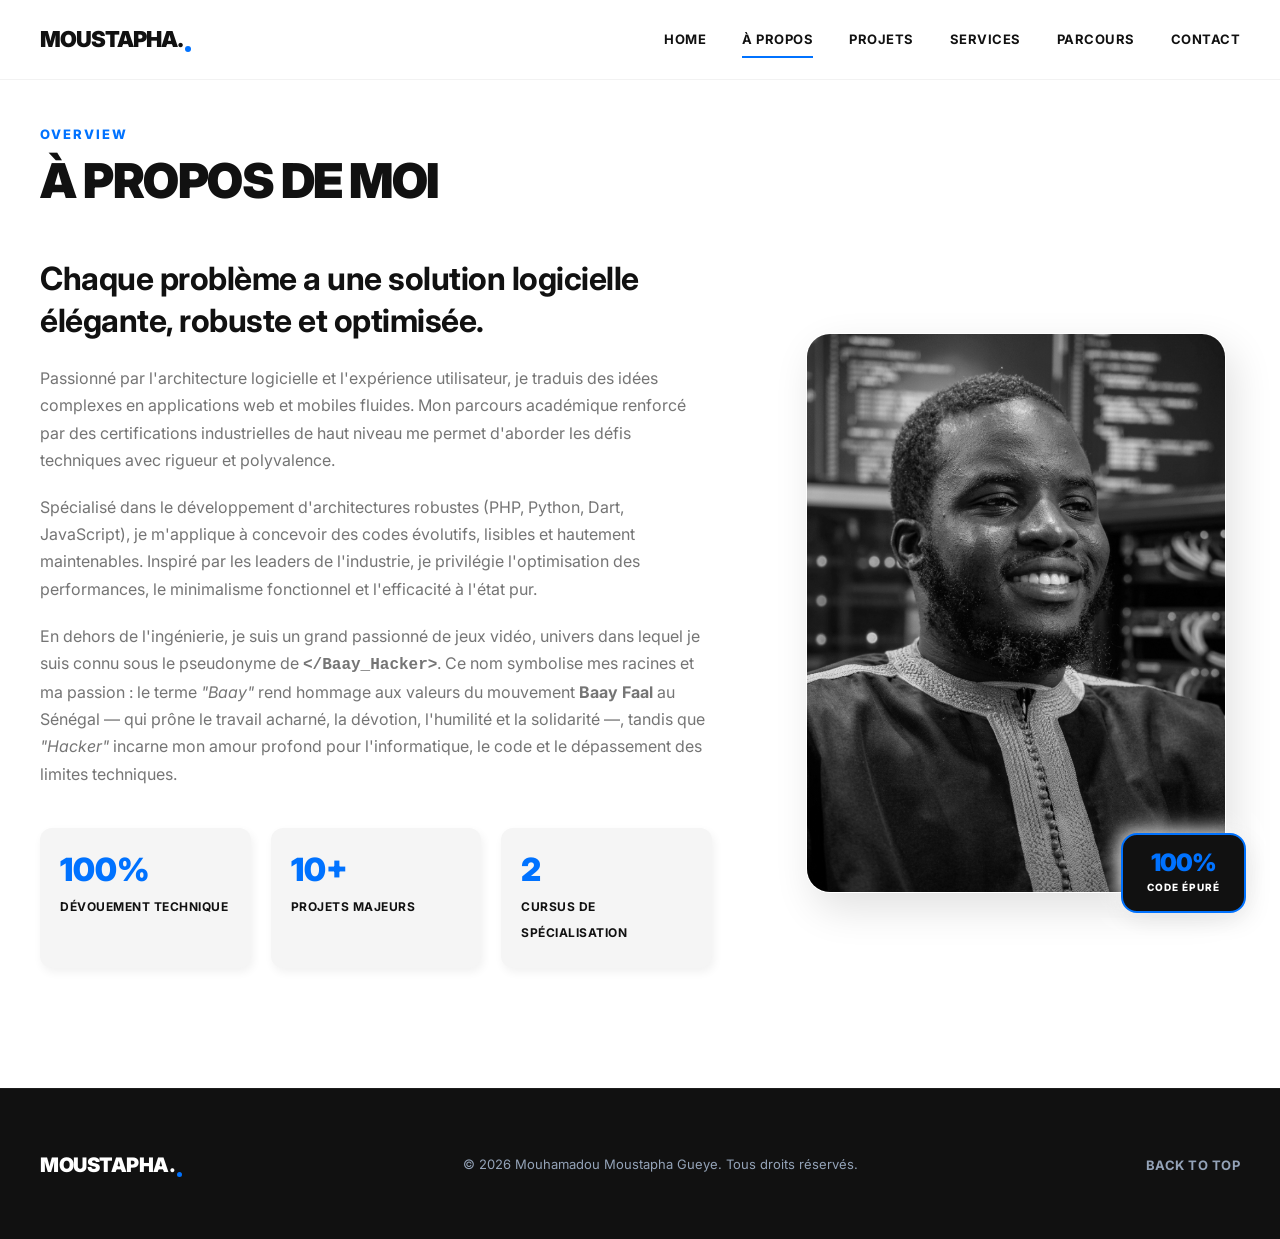
==== commit 182be0f2: "profile update" ====
--- a/about.html
+++ b/about.html
@@ -87,34 +87,14 @@
                 </div>
 
                 <div class="about-visual scroll-anim">
-                    <div class="experience-badge-3d">
-                        <div class="badge-inner">
-                            <svg class="badge-icon-svg" viewBox="0 0 100 100" width="80" height="80">
-                                <defs>
-                                    <linearGradient id="gradient-dark-3d" x1="0%" y1="0%" x2="100%" y2="100%">
-                                        <stop offset="0%" stop-color="#4B5563" />
-                                        <stop offset="50%" stop-color="#1F2937" />
-                                        <stop offset="100%" stop-color="#111827" />
-                                    </linearGradient>
-                                    <linearGradient id="gradient-azur-3d" x1="0%" y1="0%" x2="100%" y2="100%">
-                                        <stop offset="0%" stop-color="#00C6FF" />
-                                        <stop offset="60%" stop-color="#0072FF" />
-                                        <stop offset="100%" stop-color="#0052D4" />
-                                    </linearGradient>
-                                    <filter id="shadow-3d" x="-20%" y="-20%" width="150%" height="150%">
-                                        <feDropShadow dx="3" dy="6" stdDeviation="4" flood-color="#000000"
-                                            flood-opacity="0.3" />
-                                    </filter>
-                                </defs>
-                                <polygon points="50,5 95,25 95,75 50,95 5,75 5,25" fill="url(#gradient-dark-3d)"
-                                    filter="url(#shadow-3d)" />
-                                <polygon points="50,15 85,30 85,70 50,85 15,70 15,30" fill="none"
-                                    stroke="url(#gradient-azur-3d)" stroke-width="3" />
-                                <text x="50" y="55" font-family="'Inter', sans-serif" font-weight="900" font-size="22"
-                                    fill="url(#gradient-azur-3d)" text-anchor="middle">DEV</text>
-                            </svg>
-                            <h4 class="badge-title">Mouhamadou Moustapha Gueye</h4>
-                            <p class="badge-desc">Solutions Architecturales Innovantes</p>
+                    <div class="profile-portrait-container">
+                        <div class="profile-portrait-frame">
+                            <img src="images/profile.jpg" alt="Mouhamadou Moustapha Gueye" class="profile-portrait-img">
+                            <div class="profile-portrait-overlay"></div>
+                        </div>
+                        <div class="profile-experience-tag">
+                            <span class="tag-number">100%</span>
+                            <span class="tag-text">Code Épuré</span>
                         </div>
                     </div>
                 </div>
--- a/style.css
+++ b/style.css
@@ -1714,3 +1714,113 @@
         gap: 20px;
     }
 }
+
+/* --- Profile Portrait on About Page --- */
+.profile-portrait-container {
+    position: relative;
+    width: 100%;
+    max-width: 420px;
+    margin: 0 auto;
+}
+
+.profile-portrait-frame {
+    position: relative;
+    border-radius: 24px;
+    overflow: hidden;
+    aspect-ratio: 3 / 4;
+    box-shadow: var(--shadow-3d-lg);
+    border: 1px solid rgba(255, 255, 255, 0.1);
+    transition: var(--transition-smooth);
+}
+
+.profile-portrait-frame::before {
+    content: '';
+    position: absolute;
+    top: 0;
+    left: 0;
+    right: 0;
+    bottom: 0;
+    border-radius: 24px;
+    border: 2px solid var(--color-azur);
+    opacity: 0;
+    transform: scale(0.98);
+    transition: var(--transition-smooth);
+    pointer-events: none;
+    z-index: 2;
+}
+
+.profile-portrait-img {
+    width: 100%;
+    height: 100%;
+    object-fit: cover;
+    filter: grayscale(100%);
+    transition: var(--transition-smooth);
+}
+
+.profile-portrait-overlay {
+    position: absolute;
+    top: 0;
+    left: 0;
+    right: 0;
+    bottom: 0;
+    background: linear-gradient(to top, rgba(0, 0, 0, 0.4) 0%, rgba(0, 0, 0, 0) 50%);
+    pointer-events: none;
+    transition: var(--transition-smooth);
+}
+
+/* Hover effects */
+.profile-portrait-container:hover .profile-portrait-frame {
+    transform: translateY(-5px);
+    box-shadow: 0 20px 40px rgba(0, 114, 255, 0.15);
+}
+
+.profile-portrait-container:hover .profile-portrait-frame::before {
+    opacity: 1;
+    transform: scale(1);
+}
+
+.profile-portrait-container:hover .profile-portrait-img {
+    filter: grayscale(0%);
+}
+
+.profile-portrait-container:hover .profile-portrait-overlay {
+    background: linear-gradient(to top, rgba(0, 114, 255, 0.2) 0%, rgba(0, 0, 0, 0) 50%);
+}
+
+/* Corner Floating Tag */
+.profile-experience-tag {
+    position: absolute;
+    bottom: -20px;
+    right: -20px;
+    background-color: var(--color-dark);
+    border: 2px solid var(--color-azur);
+    border-radius: 16px;
+    padding: 16px 24px;
+    display: flex;
+    flex-direction: column;
+    align-items: center;
+    box-shadow: var(--shadow-3d-md);
+    z-index: 3;
+    transition: var(--transition-smooth);
+}
+
+.profile-portrait-container:hover .profile-experience-tag {
+    transform: translate(-5px, -5px) scale(1.05);
+}
+
+.profile-experience-tag .tag-number {
+    font-size: 24px;
+    font-weight: 900;
+    color: var(--color-azur);
+    letter-spacing: -1px;
+    line-height: 1;
+}
+
+.profile-experience-tag .tag-text {
+    font-size: 10px;
+    font-weight: 800;
+    text-transform: uppercase;
+    color: var(--color-white);
+    letter-spacing: 1px;
+    margin-top: 4px;
+}
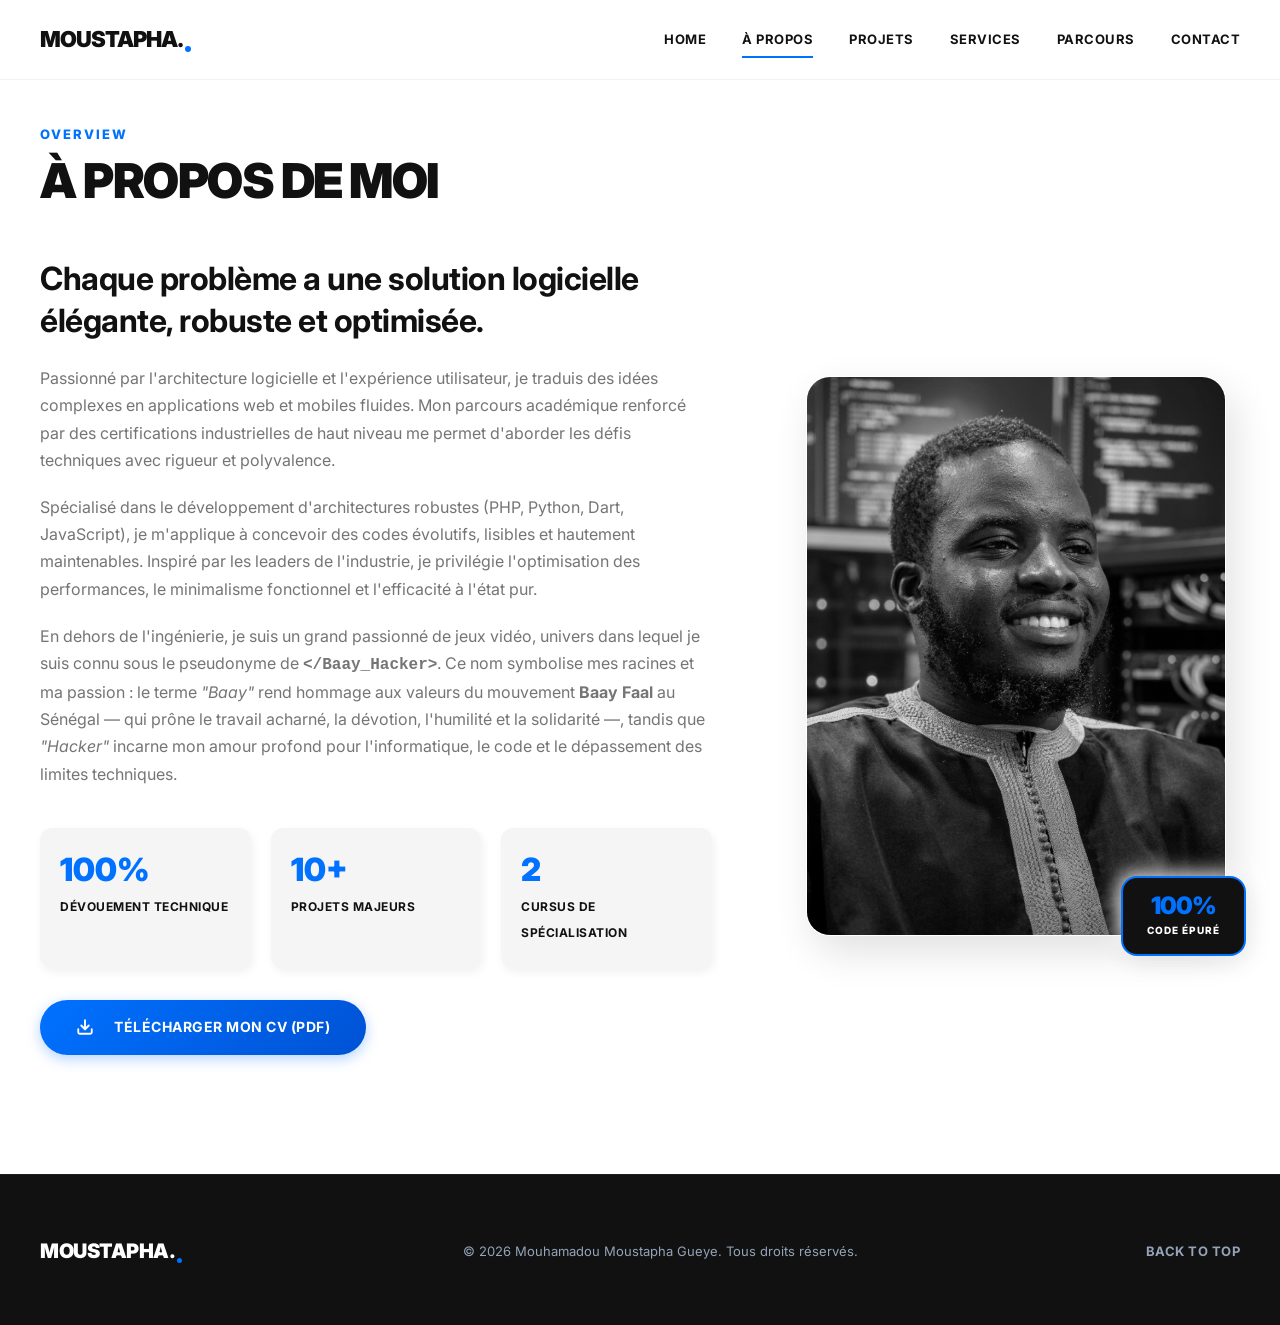
==== commit 5d8a843d: "feat: ajout du bouton de telechargement direct du CV sur l'accueil et a propos" ====
--- a/about.html
+++ b/about.html
@@ -7,6 +7,12 @@
     <title>MOUSTAPHA. | À Propos</title>
     <meta name="description"
         content="Découvrez le profil professionnel, les statistiques clés et la vision de développement logiciel de Mouhamadou Moustapha Gueye.">
+    <!-- Open Graph / Social Sharing -->
+    <meta property="og:type" content="profile">
+    <meta property="og:url" content="https://baay-faal.github.io/myportfolio/about.html">
+    <meta property="og:title" content="À Propos de Moustapha Gueye | </Baay_Hacker>">
+    <meta property="og:description" content="Découvrez le profil de Mouhamadou Moustapha Gueye, son parcours d'ingénieur logiciel, et l'histoire de son alias </Baay_Hacker>.">
+    <meta property="og:image" content="https://baay-faal.github.io/myportfolio/images/linkedin_banner.png">
     <!-- Google Fonts: Inter -->
     <link rel="preconnect" href="https://fonts.googleapis.com">
     <link rel="preconnect" href="https://fonts.gstatic.com" crossorigin>
@@ -84,6 +90,18 @@
                             <span class="stat-label">Cursus de Spécialisation</span>
                         </div>
                     </div>
+
+                    <!-- CV Download Callout -->
+                    <div class="about-cv-action" style="margin-top: 32px;">
+                        <a href="images/MouhamadouMGueyeCV.pdf" download="CV_Mouhamadou_Moustapha_Gueye.pdf" target="_blank" class="btn btn-cv" id="about-btn-cv" aria-label="Télécharger le CV de Mouhamadou Moustapha Gueye">
+                            <svg viewBox="0 0 24 24" width="18" height="18" fill="none" stroke="currentColor" stroke-width="2.5" stroke-linecap="round" stroke-linejoin="round" style="display: inline-block; vertical-align: middle; margin-right: 8px;">
+                                <path d="M21 15v4a2 2 0 0 1-2 2H5a2 2 0 0 1-2-2v-4"/>
+                                <polyline points="7 10 12 15 17 10"/>
+                                <line x1="12" y1="15" x2="12" y2="3"/>
+                            </svg>
+                            <span>Télécharger mon CV (PDF)</span>
+                        </a>
+                    </div>
                 </div>
 
                 <div class="about-visual scroll-anim">
--- a/style.css
+++ b/style.css
@@ -135,6 +135,28 @@
     border-color: var(--color-azur);
     color: var(--color-azur);
     transform: translateY(-2px);
+}
+
+.btn-cv {
+    background: linear-gradient(135deg, #0072FF 0%, #0052D4 100%);
+    color: var(--color-white);
+    border: none;
+    box-shadow: 0 4px 14px rgba(0, 114, 255, 0.3);
+}
+
+.btn-cv:hover {
+    background: linear-gradient(135deg, #00C6FF 0%, #0072FF 100%);
+    color: var(--color-white);
+    transform: translateY(-2px);
+    box-shadow: 0 8px 22px rgba(0, 114, 255, 0.45);
+}
+
+.btn-cv svg {
+    transition: transform 0.3s ease;
+}
+
+.btn-cv:hover svg {
+    transform: translateY(2px);
 }
 
 .btn-full-width {
@@ -1317,6 +1339,191 @@
     box-shadow: var(--shadow-3d-lg);
 }
 
+/* KOCC Featured Card Modern Showcase */
+.featured-kocc-card {
+    background: linear-gradient(135deg, #0e1726 0%, #030712 100%);
+    border-radius: 24px;
+    padding: 36px 32px;
+    box-shadow: 0 25px 50px -12px rgba(0, 114, 255, 0.25), 0 0 0 1px rgba(0, 198, 255, 0.2);
+    width: 100%;
+    max-width: 460px;
+    position: relative;
+    overflow: hidden;
+    transition: var(--transition-smooth);
+}
+
+.featured-kocc-card::before {
+    content: '';
+    position: absolute;
+    top: -50%;
+    left: -50%;
+    width: 200%;
+    height: 200%;
+    background: radial-gradient(circle at center, rgba(0, 114, 255, 0.15) 0%, transparent 60%);
+    pointer-events: none;
+}
+
+.featured-kocc-card:hover {
+    transform: translateY(-8px) scale(1.02);
+    box-shadow: 0 30px 60px -10px rgba(0, 114, 255, 0.35), 0 0 0 1px rgba(0, 198, 255, 0.4);
+}
+
+.kocc-card-topbar {
+    display: flex;
+    justify-content: space-between;
+    align-items: center;
+    margin-bottom: 24px;
+    position: relative;
+    z-index: 2;
+}
+
+.kocc-card-tag {
+    font-size: 11px;
+    font-weight: 900;
+    letter-spacing: 1.5px;
+    text-transform: uppercase;
+    color: #00C6FF;
+    background: rgba(0, 198, 255, 0.12);
+    padding: 4px 10px;
+    border-radius: 6px;
+    border: 1px solid rgba(0, 198, 255, 0.25);
+}
+
+.kocc-card-status {
+    font-size: 10px;
+    font-weight: 700;
+    color: #10B981;
+    display: flex;
+    align-items: center;
+    gap: 6px;
+    letter-spacing: 0.5px;
+    text-transform: uppercase;
+}
+
+.kocc-card-status-dot {
+    width: 7px;
+    height: 7px;
+    background: #10B981;
+    border-radius: 50%;
+    box-shadow: 0 0 8px #10B981;
+    animation: pulse-dot 2s infinite;
+}
+
+@keyframes pulse-dot {
+    0%, 100% { opacity: 1; transform: scale(1); }
+    50% { opacity: 0.4; transform: scale(0.8); }
+}
+
+.kocc-logo-container {
+    text-align: center;
+    padding: 16px 10px 20px;
+    position: relative;
+    z-index: 2;
+}
+
+.kocc-app-logo {
+    max-width: 260px;
+    width: 100%;
+    height: auto;
+    object-fit: contain;
+    filter: drop-shadow(0 10px 20px rgba(0, 198, 255, 0.35));
+    transition: transform 0.4s ease;
+}
+
+.featured-kocc-card:hover .kocc-app-logo {
+    transform: scale(1.05);
+}
+
+.kocc-card-slogan {
+    font-size: 12px;
+    font-style: italic;
+    color: #94A3B8;
+    text-align: center;
+    margin-bottom: 22px;
+    position: relative;
+    z-index: 2;
+}
+
+.kocc-features-chips {
+    display: flex;
+    flex-wrap: wrap;
+    gap: 8px;
+    margin-bottom: 26px;
+    justify-content: center;
+    position: relative;
+    z-index: 2;
+}
+
+.kocc-chip {
+    font-size: 11px;
+    font-weight: 700;
+    color: #F8FAFC;
+    background: rgba(255, 255, 255, 0.08);
+    border: 1px solid rgba(255, 255, 255, 0.12);
+    padding: 5px 10px;
+    border-radius: 6px;
+    backdrop-filter: blur(8px);
+}
+
+.kocc-chip.highlight {
+    background: rgba(0, 114, 255, 0.25);
+    border-color: rgba(0, 198, 255, 0.4);
+    color: #38BDF8;
+}
+
+.kocc-metrics-row {
+    display: grid;
+    grid-template-columns: repeat(3, 1fr);
+    gap: 12px;
+    padding-top: 18px;
+    border-top: 1px solid rgba(255, 255, 255, 0.1);
+    position: relative;
+    z-index: 2;
+}
+
+.kocc-metric-item {
+    text-align: center;
+}
+
+.kocc-metric-val {
+    display: block;
+    font-size: 14px;
+    font-weight: 900;
+    color: #FFFFFF;
+    letter-spacing: -0.5px;
+}
+
+.kocc-metric-lbl {
+    font-size: 10px;
+    font-weight: 600;
+    color: #64748B;
+    text-transform: uppercase;
+}
+
+/* Private Repo Notice Badge */
+.private-repo-pill {
+    display: inline-flex;
+    align-items: center;
+    gap: 8px;
+    padding: 8px 16px;
+    background: #FEF3C7;
+    border: 1px solid #FCD34D;
+    color: #92400E;
+    border-radius: 30px;
+    font-size: 12px;
+    font-weight: 800;
+    letter-spacing: 0.5px;
+    text-transform: uppercase;
+    margin-bottom: 20px;
+}
+
+.featured-actions-kocc {
+    display: flex;
+    flex-wrap: wrap;
+    align-items: center;
+    gap: 16px;
+}
+
 /* Responsive updates for new sections */
 @media (max-width: 1024px) {
     .philosophy-grid {
